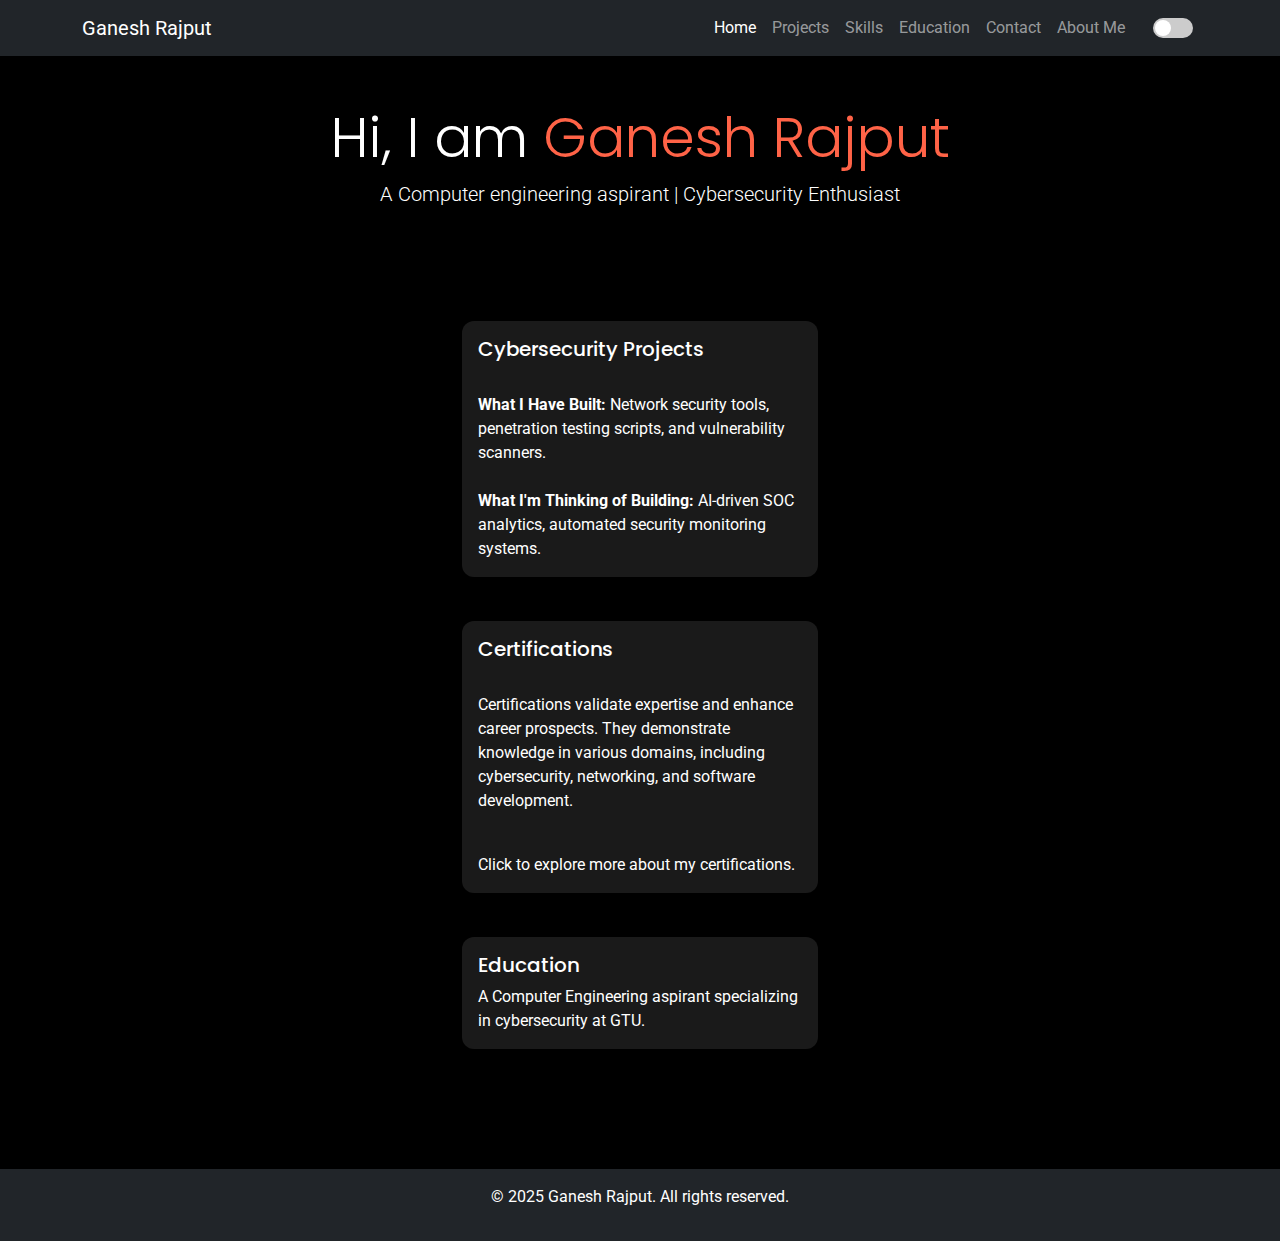
==== index.html @ 7d8dac80 "Initial commit" ====
<!DOCTYPE html>
<html lang="en">
<head>
  <meta charset="UTF-8">
  <meta name="viewport" content="width=device-width, initial-scale=1.0">
  <title>Ganesh Rajput - Computer Engineer in Cybersecurity</title>
  <link rel="stylesheet" href="https://fonts.googleapis.com/css2?family=Poppins:wght@400;700&family=Roboto:wght@400;500&display=swap">
  <link rel="stylesheet" href="https://cdn.jsdelivr.net/npm/bootstrap@5.3.0/dist/css/bootstrap.min.css">
  <link rel="stylesheet" href="css/styles.css">
</head>
<body class="dark-mode">
  <!-- Navigation Bar -->
  <nav class="navbar navbar-expand-lg navbar-dark bg-dark">
    <div class="container">
      <a class="navbar-brand" href="#">Ganesh Rajput</a>
      <button class="navbar-toggler" type="button" data-bs-toggle="collapse" data-bs-target="#navbarNav">
        <span class="navbar-toggler-icon"></span>
      </button>
      <div class="collapse navbar-collapse" id="navbarNav">
        <ul class="navbar-nav ms-auto">
            <li class="nav-item"><a class="nav-link active" href="index.html">Home</a></li>
            <li class="nav-item"><a class="nav-link" href="projects.html">Projects</a></li>
            <li class="nav-item"><a class="nav-link" href="skills.html">Skills</a></li>
            <li class="nav-item"><a class="nav-link" href="education.html">Education</a></li>
            <li class="nav-item"><a class="nav-link" href="contact.html">Contact</a></li>
            <li class="nav-item"><a class="nav-link" href="about.html">About Me</a></li>
            <li class="nav-item d-flex align-items-center"><label class="theme-switch"><input type="checkbox" id="theme-toggle"><span class="slider"></span></label></li>
            
          </ul>
      </div>
    </div>
  </nav>

  <!-- Header Section -->
  <header class="header text-center py-5" id="home">
    <div class="container">
      <h1 class="display-4">Hi, I am <span class="highlight">Ganesh Rajput</span></h1>
      <p class="lead">A Computer engineering aspirant | Cybersecurity Enthusiast </p>
    </div>
  </header>

  <!-- Main Content -->
  <main class="container my-5 pb-5">
    <!-- Latest Achievements -->
    <section id="achievements">
        <div class="row">
          <!-- Cybersecurity Projects Card -->
          <div class="col-md-4 mb-4">
            <a href="projects.html" class="card-link">
              <div class="card h-100">
                <div class="card-body">
                  <h5 class="card-title">Cybersecurity Projects</h5>
                  <p class="card-text"><br>
                    <strong>What I Have Built:</strong> Network security tools, penetration testing scripts, and vulnerability scanners.<br> <br>
                    <strong>What I'm Thinking of Building:</strong> AI-driven SOC analytics, automated security monitoring systems. <br>
                  </p>
                </div>
              </div>
            </a>
          </div>
        
        <!-- Computer Engineering Card -->
<div class="col-md-4 mb-4">
  <a href="education.html" class="card-link">
    <div class="card h-100">
      <div class="card-body">
        <h5 class="card-title">Certifications</h5>
        <p class="card-text"><br>
          Certifications validate expertise and enhance career prospects. They demonstrate knowledge in various domains, including cybersecurity, networking, and software development.
        </p>
        <!-- <ul>
          <li><strong>Certified Ethical Hacker (CEH)</strong> – Master penetration testing techniques.</li>
          <li><strong>CompTIA Security+</strong> – Build foundational cybersecurity skills.</li>
          <li><strong>Google IT Support</strong> – Learn system administration and troubleshooting.</li>
        </ul> --> <br>
        <p class="card-text">Click to explore more about my certifications.</p>
      </div>
    </div>
  </a>
</div>

        
          <!-- Education Card -->
          <div class="col-md-4 mb-4">
            <a href="education.html" class="card-link">
              <div class="card h-100">
                <div class="card-body">
                  <h5 class="card-title">Education</h5>
                  <p class="card-text">
                    A Computer Engineering aspirant specializing in cybersecurity at GTU.
                  </p>
                </div>
              </div>
            </a>
          </div>
        </div>
        
    </section>
  </main>

  <!-- Footer -->
  <footer class="bg-dark text-white text-center py-3">
    <p>&copy; 2025 Ganesh Rajput. All rights reserved.</p>
  </footer>

  <script src="https://cdn.jsdelivr.net/npm/bootstrap@5.3.0/dist/js/bootstrap.bundle.min.js"></script>
  <script src="js/script.js"></script>
</body>
</html>
---- css/styles.css ----
/* Custom Fonts */
body {
  font-family: 'Roboto', sans-serif;
}

h1, h2, h3, h4, h5, h6 {
  font-family: 'Poppins', sans-serif;
}

/* Dark Mode by Default */
body.dark-mode {
  background-color: #000;
  color: #fff;
}

body.light-mode {
  background-color: #fff;
  color: #000;
}

/* Header Styles */
.header {
  background-color: rgba(0, 0, 0, 0.7) !important;
  color: #fff;
  padding: 100px 0;
}

.highlight {
  color: #ff6347; /* Tomato color */
}

/* Card Styles */
.card {
  background-color: rgba(255, 255, 255, 0.1);
  border: none;
  transition: transform 0.3s ease, box-shadow 0.3s ease;
}

.card:hover {
  transform: translateY(-10px);
  box-shadow: 0 10px 20px rgba(0, 0, 0, 0.2);
}

/* Dark Mode Specific Card Styles */
body.dark-mode .card {
  background-color: rgba(255, 255, 255, 0.1); /* Slightly transparent white */
}

body.dark-mode .card-body {
  color: #fff; /* White text in dark mode */
}

/* Light Mode Specific Card Styles */
body.light-mode .card {
  background-color: rgba(0, 0, 0, 0.1); /* Slightly transparent black */
}

body.light-mode .card-body {
  color: #000; /* Black text in light mode */
}

/* Footer Styles */
/* Ensure main content has enough space */
main {
  min-height: calc(100vh - 200px); /* Adjust footer spacing */
  padding-bottom: 50px; /* Prevent overlap */
}

/* Ensure footer stays at the bottom */
footer {
  position: relative;
  width: 100%;
  bottom: 0;
  background: #222;
  color: white;
  text-align: center;
  padding: 15px 0;
}


.card {
  border-radius: 12px;
  transition: transform 0.3s ease, box-shadow 0.3s ease;
}
.card:hover {
  transform: scale(1.05);
  box-shadow: 0px 4px 20px rgba(255, 69, 0, 0.5);
}
.card-link {
  text-decoration: none;
  color: inherit;
}

/* Theme Toggle Switch */
.theme-switch {
  position: relative;
  display: inline-block;
  width: 50px;
  height: 25px;
}

.theme-switch input {
  opacity: 0;
  width: 0;
  height: 0;
}

/* Style for the theme toggle switch */
.theme-switch {
  display: flex;
  align-items: center;
  justify-content: center;
  margin-left: 15px; /* Adjust spacing from navbar links */
}

/* Style the switch */
.theme-switch input {
  display: none;
}

.slider {
  width: 40px;
  height: 20px;
  background-color: #ccc;
  border-radius: 50px;
  position: relative;
  cursor: pointer;
  transition: 0.3s;
}

.slider::before {
  content: "";
  position: absolute;
  width: 16px;
  height: 16px;
  border-radius: 50%;
  background: white;
  top: 2px;
  left: 2px;
  transition: 0.3s;
}

input:checked + .slider {
  background-color: #ff6347;
}

input:checked + .slider::before {
  transform: translateX(20px);
}

/* Change input field focus border color */
.form-control:focus {
  border-color: #e74c3c !important; /* Same as "Ganesh Rajput" text color */
  box-shadow: 0 0 5px rgba(231, 76, 60, 0.75) !important;
}

/* Change button background color */
.btn-primary {
  background-color: #e74c3c !important; /* Same as "Ganesh Rajput" text color */
  border-color: #e74c3c !important;
}

/* Change button hover effect */
.btn-primary:hover {
  background-color: #c0392b !important; /* Darker shade for hover */
  border-color: #c0392b !important;
}

/* Styling for social media icons */
.social-link {
  color: #e74c3c; /* Same as your name's color */
  transition: transform 0.3s ease-in-out, color 0.3s ease-in-out;
}

.social-link:hover {
  color: #c0392b; /* Darker shade on hover */
  transform: scale(1.2);
}


.row {
  display: grid;
  grid-template-columns: 1fr; /* Makes it a single-column layout */
  gap: 20px;
  justify-items: center;
}
@media (max-width: 768px) {
  .form-container, .connect-box {
      width: 100%; /* Makes both take full width on small screens */
  }
}
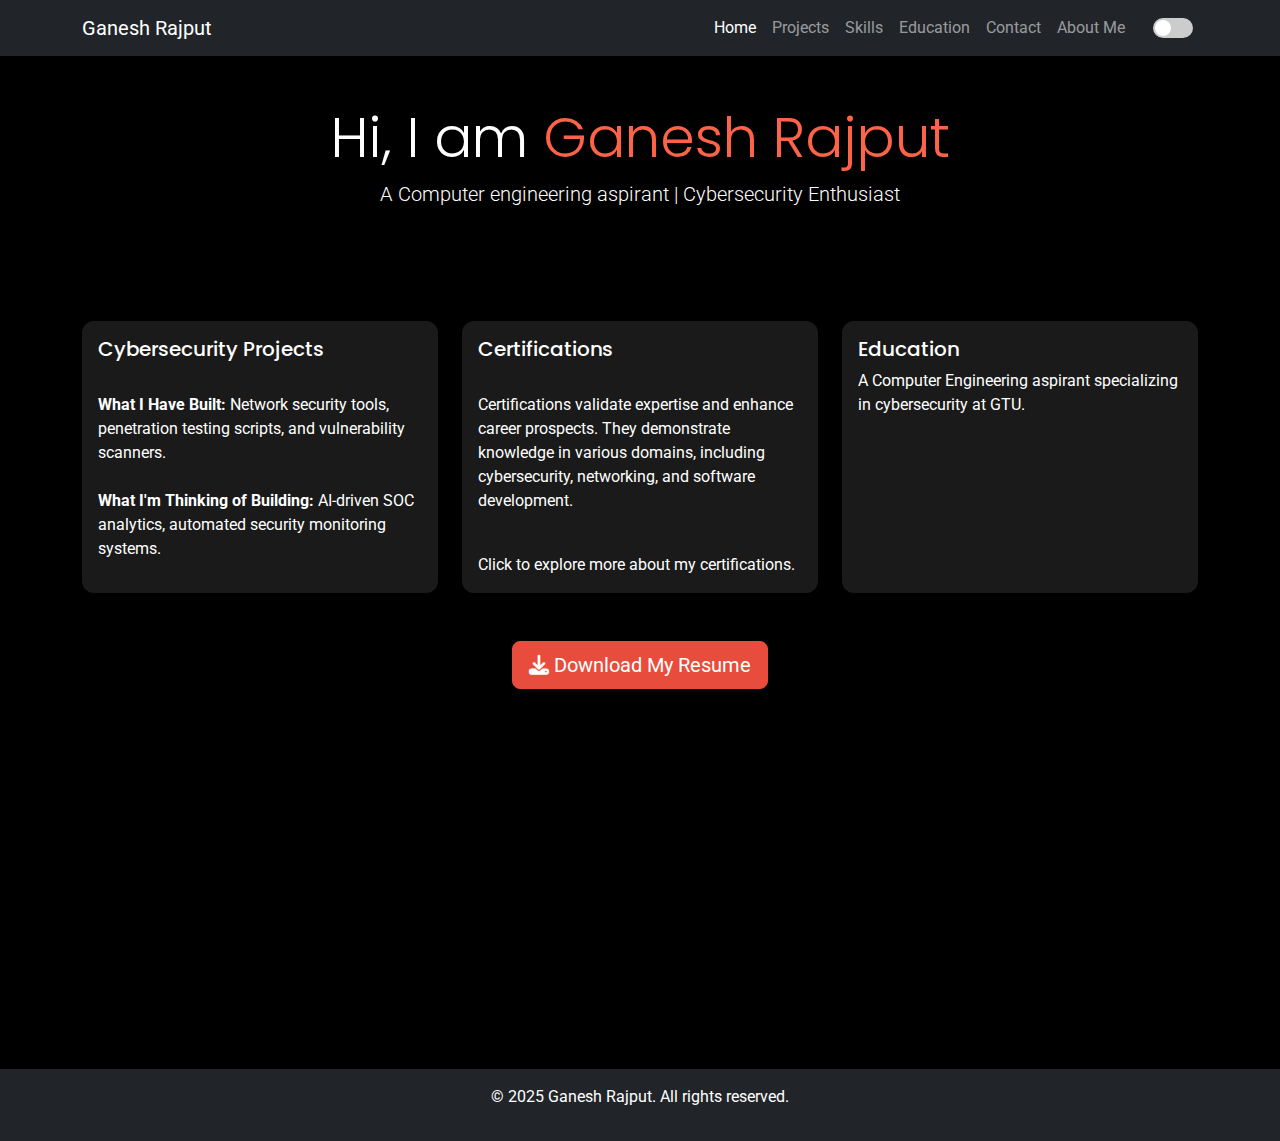
==== commit 78bbb5b3: "Commit" ====
--- a/index.html
+++ b/index.html
@@ -4,6 +4,7 @@
   <meta charset="UTF-8">
   <meta name="viewport" content="width=device-width, initial-scale=1.0">
   <title>Ganesh Rajput - Computer Engineer in Cybersecurity</title>
+  <link rel="stylesheet" href="https://cdnjs.cloudflare.com/ajax/libs/font-awesome/6.4.2/css/all.min.css">
   <link rel="stylesheet" href="https://fonts.googleapis.com/css2?family=Poppins:wght@400;700&family=Roboto:wght@400;500&display=swap">
   <link rel="stylesheet" href="https://cdn.jsdelivr.net/npm/bootstrap@5.3.0/dist/css/bootstrap.min.css">
   <link rel="stylesheet" href="css/styles.css">
@@ -94,6 +95,12 @@
             </a>
           </div>
         </div>
+        <div class="text-center mt-4">
+          <a href="https://drive.google.com/uc?export=download&id=17EgNpcmXb2UYRT5X8eNHIDx5eYbyL1_1" 
+             class="btn btn-primary btn-lg">
+            <i class="fas fa-download"></i> Download My Resume
+          </a>
+        </div>
         
     </section>
   </main>
--- a/css/styles.css
+++ b/css/styles.css
@@ -178,7 +178,7 @@
 }
 
 
-.row {
+.contact {
   display: grid;
   grid-template-columns: 1fr; /* Makes it a single-column layout */
   gap: 20px;
